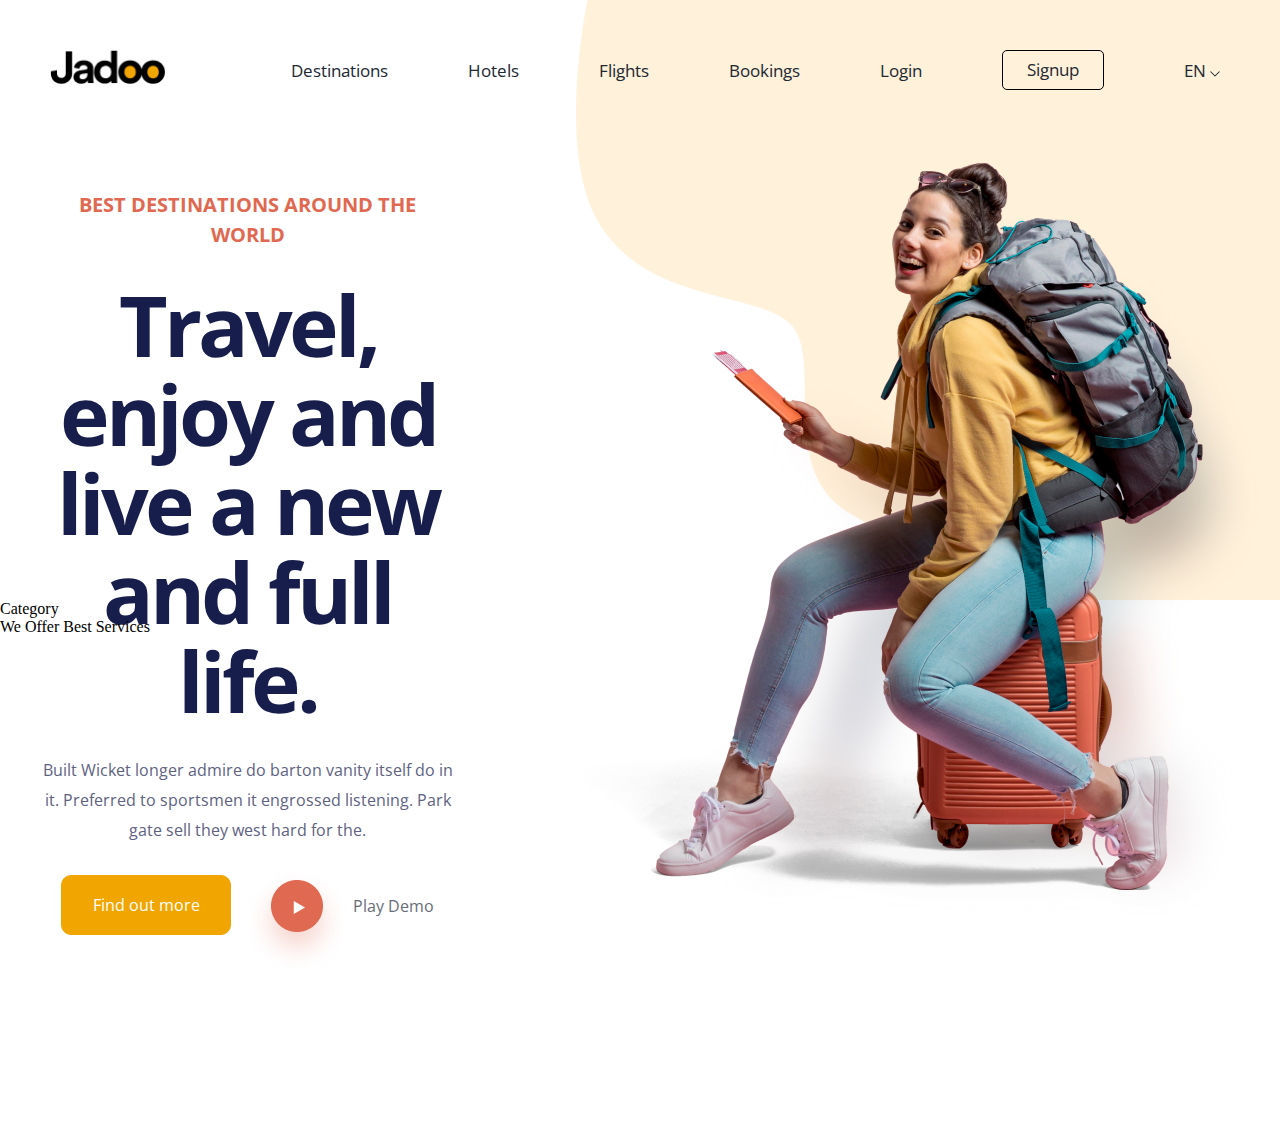
==== Travel Landing Page/index.html @ 4d7fccf5 "commit" ====
<!DOCTYPE html>
<html lang="en">
<head>
    <meta charset="UTF-8">
    <meta name="viewport" content="width=device-width, initial-scale=1.0">
    <title>Travel Landing Page</title>
    <link rel="stylesheet" href="style.css">
    <link rel="preconnect" href="https://fonts.googleapis.com">
<link rel="preconnect" href="https://fonts.gstatic.com" crossorigin>
<link href="https://fonts.googleapis.com/css2?family=Open+Sans:ital,wght@0,501;1,501&family=Poppins:ital,wght@0,100;0,200;0,300;0,400;0,500;0,600;0,700;0,800;0,900;1,100;1,200;1,300;1,400;1,500;1,600;1,700;1,800;1,900&display=swap" rel="stylesheet">
</head>
<body>
    <header class = "header">
        
<nav>
   <div class = "navbar">
        <img src="Logo.png" class = "logo">
        <ul class = "nav-items">
            <li>Destinations</li>
            <li>Hotels</li>
            <li>Flights</li>
            <li>Bookings</li>
            <li>Login</li>
            <li class = "button">Signup</li>
            <li>EN <img src="Vector 1.png" alt="">
            </li>
        </ul>
    </div>
</nav>
<div >
    <img src="Traveller 1.png" class = "traveller">
    <div class = "main-content">
        <p class = "metatag">BEST DESTINATIONS AROUND THE WORLD</p>
        <h1>Travel, enjoy and live a new  and full life.</h1>
        <p class = "content">Built Wicket longer admire do barton vanity itself do in it. Preferred to sportsmen it engrossed listening. Park gate sell they west hard for the.</p>
    
    <div class = "below">
        <li class = "button2">Find out more</li>
        <div class = "playbutton">
        <img src="Play button.png"  class = "playlogo">
        <p class = "playpara">Play Demo</p>
    </div>
    </div>
</div>
   

</div>
</header>

<section class = "section2">
    <div class = "upperhead">
        <span>Category</span>
        <p>We Offer Best Services</p>
    </div>
    <div></div>
</section>
    <section></section>
    <section></section>
    <section></section>
    <section></section>
    <section></section>
    <footer></footer>
</body>
</html>
---- Travel Landing Page/style.css ----
*{
    margin: 0;
    padding: 0;
    box-sizing: border-box;
}
.header{
    width: 100%;
    height: 600px;
    font-family: "Open Sans", sans-serif;
    background: url('Decore.png');
    background-repeat: no-repeat;
    background-position: right top;
    background-attachment: fixed; 
}

.navbar{
    display: flex;
    justify-content: space-between;
    padding: 50px;
  
}
.logo{
    width: 114.91px;
    height: 33.99px;
    
}
.nav-items{
    display: flex;
    list-style-type: none;
    gap: 80px;
    font-weight: 400px;
    font-size: 17px;
    line-height: 21.62px;
    color: #212832;
    padding: 10px;
}
.button{
    border: 1px solid black;
    border-radius: 5px;
    width: 102px;
    height: 40px;
    text-align: center;
    align-content: center;
    margin-top: -10px;
    /* padding: 5px; */
}
.traveller{
    float: right;
    overlay: hidden;
    padding: 10px;

}
.metatag {
    color: #DF6951;
    font-family:"Open Sans", sans-serif;
    font-weight: 700;
    font-size: 20px;
    line-height: 30px;
}
.main-content h1{
    color: #181E4B;
    font-size: 84px;
    line-height: 89px;
    letter-spacing: -4px;
    
}
.content{
    font-size: 16px;
    line-height: 30px;
    font-weight: 400px;
    color: #5E6282;
    
}
.button2{
    border-radius: 10px;
    width: 170px;
    height: 60px;
    list-style-type: none;
    border: 1px solid #F1A501;
    text-align: center;
    background-color: #F1A501;
    color: white;
   text-align: center;
   align-content: center;
   
}
.main-content{
    display: flex;
    flex-direction: column;
    align-items: center;
    padding: 40px;
    text-align: center;
    gap: 30px;
}

.below{
    display: flex;
    gap: 10px;

}
.playbutton{
    display: flex;

}
.playpara{
    margin-top: 20px;
    color: #686D77;
    

}
.playlogo{
    margin-top: -10px;
}

.section2{
    background-color: white;
    width: 100%;
    height: 525px;
}
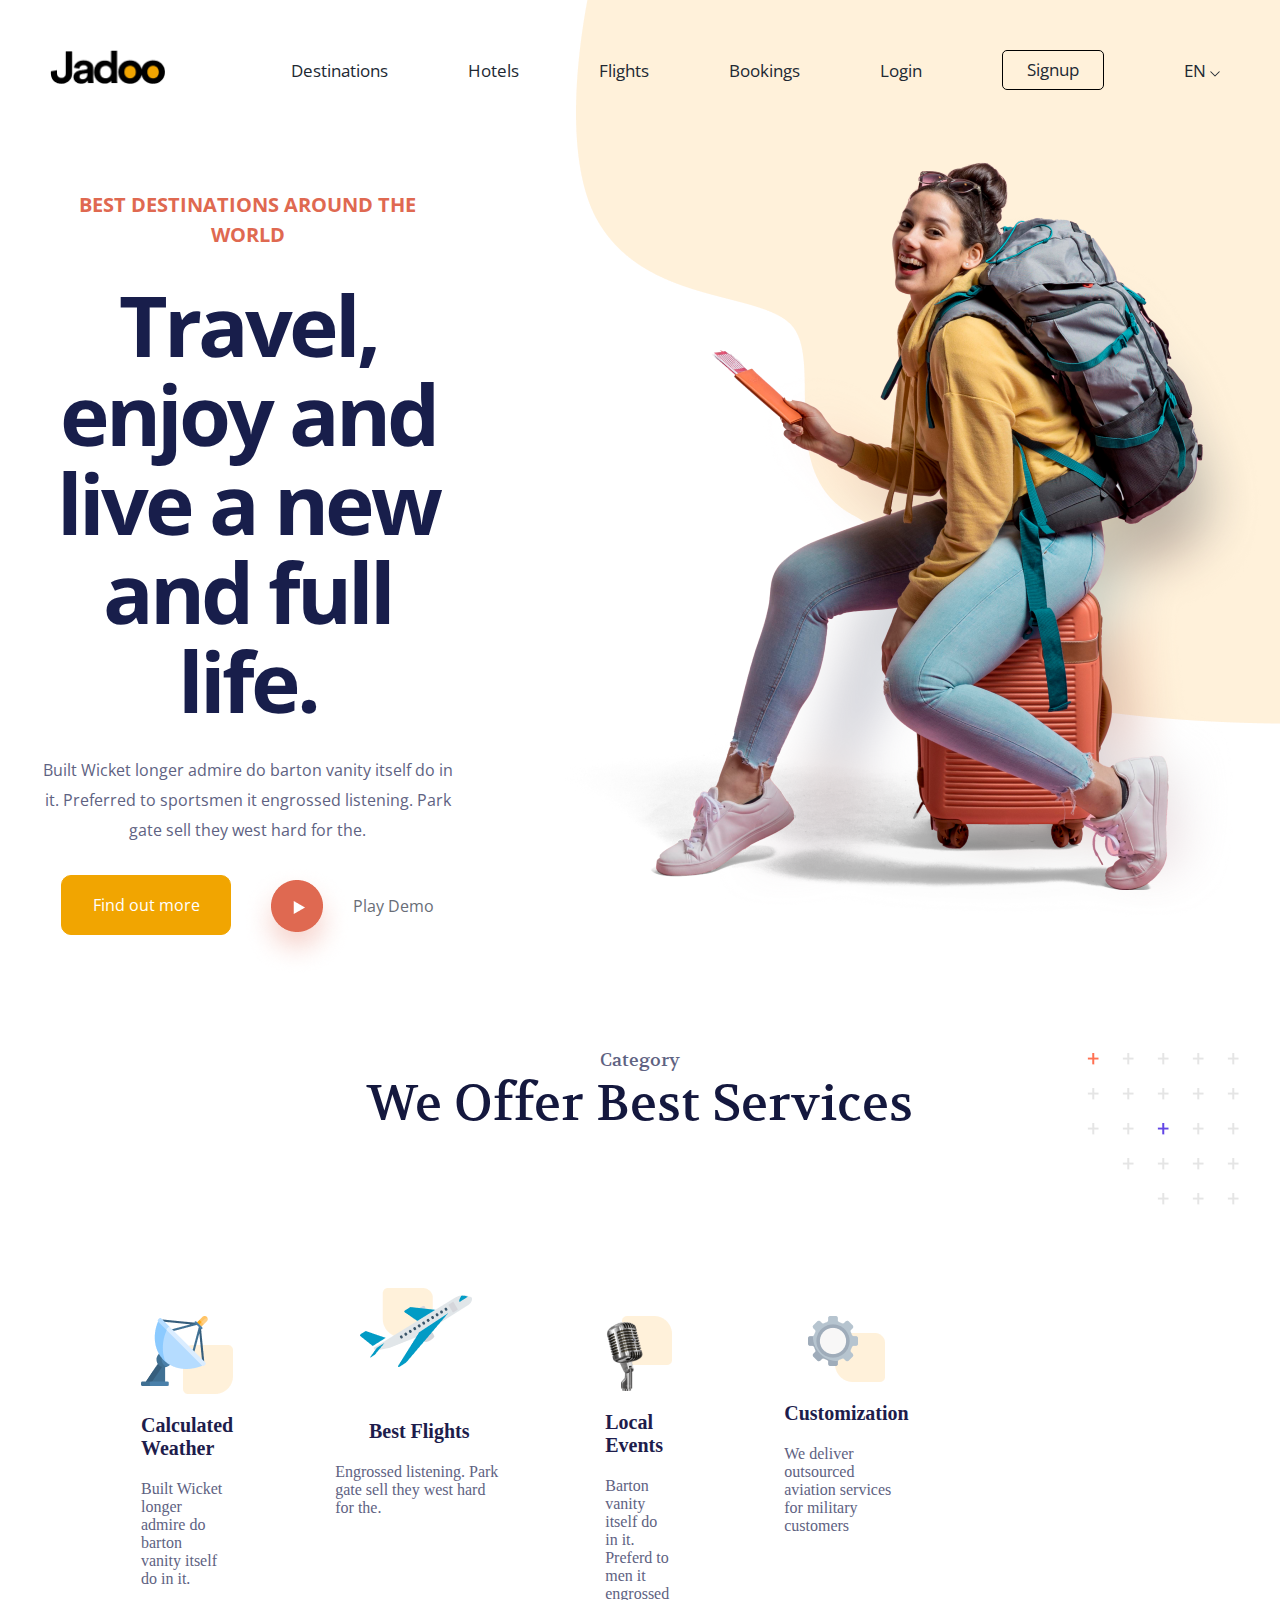
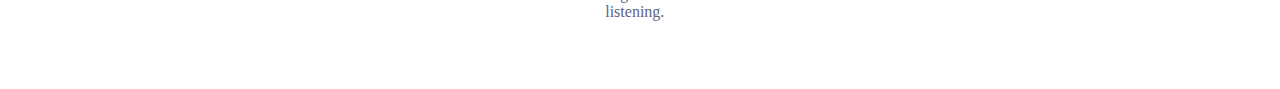
==== commit 1b562bc9: "commit" ====
--- a/Travel Landing Page/index.html
+++ b/Travel Landing Page/index.html
@@ -8,6 +8,9 @@
     <link rel="preconnect" href="https://fonts.googleapis.com">
 <link rel="preconnect" href="https://fonts.gstatic.com" crossorigin>
 <link href="https://fonts.googleapis.com/css2?family=Open+Sans:ital,wght@0,501;1,501&family=Poppins:ital,wght@0,100;0,200;0,300;0,400;0,500;0,600;0,700;0,800;0,900;1,100;1,200;1,300;1,400;1,500;1,600;1,700;1,800;1,900&display=swap" rel="stylesheet">
+<link href="https://fonts.googleapis.com/css2?family=Open+Sans:ital,wght@0,501;1,501&family=Poppins:ital,wght@0,100;0,200;0,300;0,400;0,500;0,600;0,700;0,800;0,900;1,100;1,200;1,300;1,400;1,500;1,600;1,700;1,800;1,900&family=Volkhov:ital,wght@0,400;0,700;1,400;1,700&display=swap" rel="stylesheet">
+
+
 </head>
 <body>
     <header class = "header">
@@ -48,11 +51,45 @@
 </header>
 
 <section class = "section2">
+    
     <div class = "upperhead">
-        <span>Category</span>
-        <p>We Offer Best Services</p>
+        
+        <p class = "category">Category</p>
+        <p class = "head">We Offer Best Services</p>
     </div>
-    <div></div>
+    <div class = "star">
+    <img src="Group 4.png" >
+</div>
+    <div class = "card-container">
+<div class = "card">
+    <img src="Group 48.png" alt="">
+    <h3>Calculated Weather </h3>
+    <p class = "text">Built Wicket longer <br> admire  do barton <br> vanity itself do in it.</p>
+
+</div>
+<!-- card2 -->
+<div class = "card2">
+    <img src="Group 51.png" alt="">
+    <h3>Best Flights </h3>
+    <p class = "text">Engrossed listening. Park gate sell they west hard for the.</p>
+
+</div>
+<!-- card3 -->
+<div class = "card">
+    <img src="Group 50.png" alt="">
+    <h3>Local Events</h3>
+    <p class = "text">Barton vanity itself do in it. Preferd to men it engrossed listening. </p>
+
+</div>
+<div class = "card">
+    <img src="Group 49.png" alt="">
+    <h3>Customization</h3>
+    <p class = "text">We deliver outsourced
+        aviation services for
+        military customers</p>
+
+</div>
+    </div>
 </section>
     <section></section>
     <section></section>
--- a/Travel Landing Page/style.css
+++ b/Travel Landing Page/style.css
@@ -5,7 +5,7 @@
 }
 .header{
     width: 100%;
-    height: 600px;
+    height: 1018px;
     font-family: "Open Sans", sans-serif;
     background: url('Decore.png');
     background-repeat: no-repeat;
@@ -117,3 +117,74 @@
     width: 100%;
     height: 525px;
 }
+.upperhead{
+    text-align: center;
+    font-family: "Volkhov", serif;
+    margin-top: 30px;
+    
+}
+.category{
+    font-size: 18px;
+    color: #5E6282;
+}
+.head{
+    font-size: 50px;
+    color:  #14183E;
+    font-family: "Volkhov", serif;
+}
+.card{
+    height: 314px;
+    width: 267px;
+    border-radius: 36px;
+    border: 1px solid white;
+    display: flex;
+    flex-direction: column;
+    align-items: center;
+    gap: 20px;
+    margin-top: 40px;
+    padding: 40px;
+    justify-items: center;
+}
+.text{
+    text-wrap: wrap;
+    font-size: 16px;
+    font-weight: 400;
+    color: #5E6282;
+    
+}
+.card h3{
+    color: #1E1D4C;
+    font-size: 20px;
+    font-weight: 600;
+    
+}
+.card2 h3{
+    color: #1E1D4C;
+    font-size: 20px;
+    font-weight: 600;
+    
+}
+.card-container{
+    display: flex;
+    gap: 30px;
+    padding: 100px;
+}
+.card2{
+    height: 314px;
+    width: 267px;
+    border-radius: 36px;
+    border: 1px solid white;
+    display: flex;
+    flex-direction: column;
+    align-items: center;
+    gap: 20px;
+    margin-top: -20px;
+    padding: 30px;
+
+}
+.star{
+    float: right;
+    margin-top: -130px;
+    padding: 40px;
+}
+
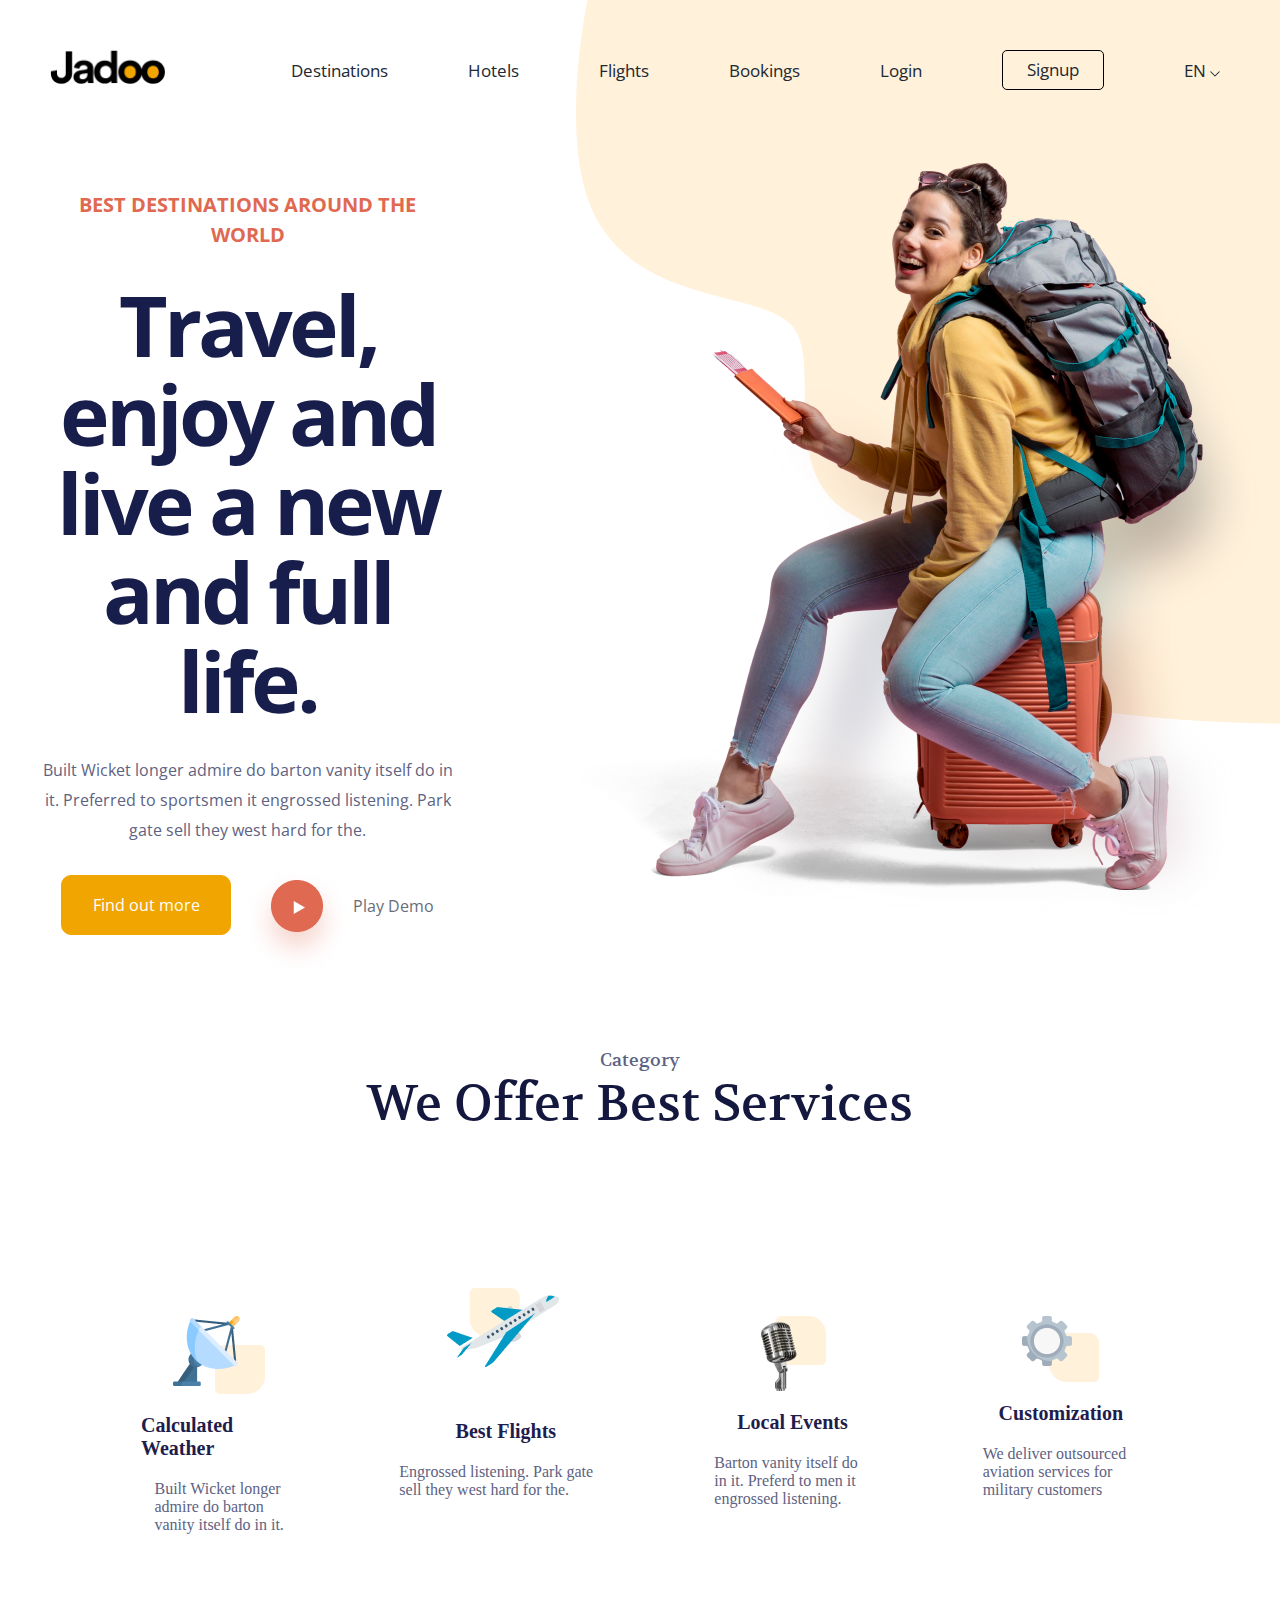
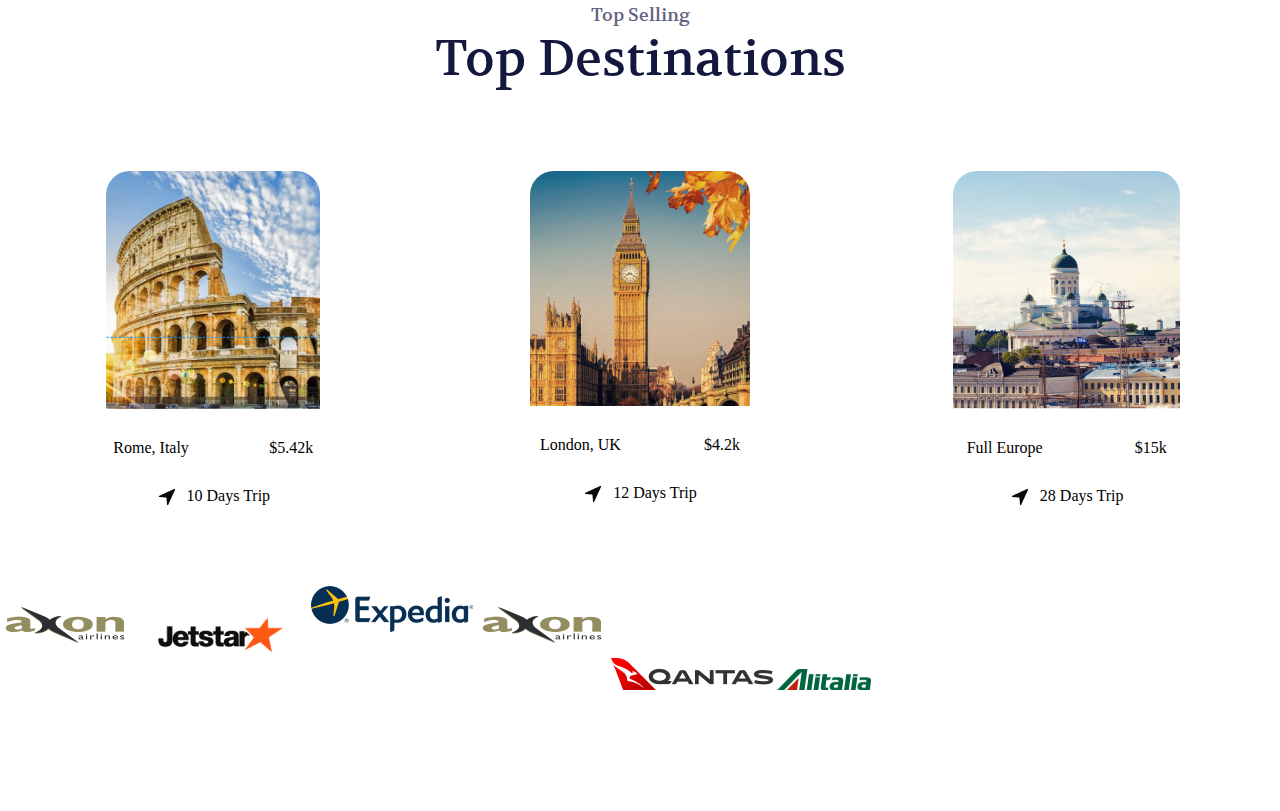
==== commit c4cdb3f3: "commit" ====
--- a/Travel Landing Page/index.html
+++ b/Travel Landing Page/index.html
@@ -57,9 +57,7 @@
         <p class = "category">Category</p>
         <p class = "head">We Offer Best Services</p>
     </div>
-    <div class = "star">
-    <img src="Group 4.png" >
-</div>
+    
     <div class = "card-container">
 <div class = "card">
     <img src="Group 48.png" alt="">
@@ -91,10 +89,75 @@
 </div>
     </div>
 </section>
+
+
+    <section class = "section3">
+        <div class = "upperhead">
+        
+            <p class = "category">Top Selling</p>
+            <p class = "head">Top Destinations</p>
+        </div>
+        <div class = "display-card">
+        <div class = "card">
+            <img src="Capture.PNG" class = "secimg">
+            <div class = "downsec">
+            <div class = "secup">
+                <p>Rome, Italy</p>
+                <p>$5.42k</p>
+            </div>
+            </div>
+            <div class = "secbelow">
+                <img src="navigation 1.png" alt="">
+                <p>10 Days Trip</p>
+            </div>
+        </div>
+        <div class = "card">
+            <img src="troo.PNG" class = "secimg">
+            <div class = "downsec">
+            <div class = "secup">
+                <p>London, UK</p>
+                <p>$4.2k</p>
+            </div>
+            </div>
+            <div class = "secbelow">
+                <img src="navigation 1.png" alt="">
+                <p>12 Days Trip</p>
+            </div>
+        </div>
+        <div class = "card">
+            <img src="tra.PNG" class = "secimg">
+            <div class = "downsec">
+            <div class = "secup">
+                <p>Full Europe</p>
+                <p>$15k</p>
+            </div>
+            </div>
+            <div class = "secbelow">
+                <img src="navigation 1.png" alt="">
+                <p>28 Days Trip</p>
+            </div>
+           
+        </div>
+        
+        
+            
+        </div>
+        
+
+    </section>
     <section></section>
     <section></section>
-    <section></section>
-    <section></section>
+    <section class = "logosec">
+        <div>
+            <img src="image 27.png" alt="">
+            <img src="image 28.png" alt="">
+            <img src="image 29.png" alt="">
+            <img src="image 27.png" alt="">
+            <img src="image 30.png" alt="">
+            <img src="image 31.png" alt="">
+        </div>
+
+    </section>
     <section></section>
     <footer></footer>
 </body>
--- a/Travel Landing Page/style.css
+++ b/Travel Landing Page/style.css
@@ -170,8 +170,8 @@
     padding: 100px;
 }
 .card2{
-    height: 314px;
-    width: 267px;
+    height: 457px;
+    width: 314px;
     border-radius: 36px;
     border: 1px solid white;
     display: flex;
@@ -180,11 +180,42 @@
     gap: 20px;
     margin-top: -20px;
     padding: 30px;
-
-}
-.star{
-    float: right;
-    margin-top: -130px;
-    padding: 40px;
-}
-
+    
+
+}
+.section3{
+    background-color: white;
+    width: 100%;
+    height: 525px;
+}
+.secup{
+    display: flex;
+    justify-content: space-between;
+    margin-top: 10px;
+}
+.secimg{
+    height: 300px;
+    border-radius: 24px 24px 0 0 ;
+    
+}
+.downsec{
+    width: 200px;
+    height: 130px;
+}
+.secbelow{
+    display: flex;
+    gap: 10px;
+    margin-top: 10px;
+}
+.display-card{
+    display: flex;
+    justify-content: space-around;
+    flex-direction: row;
+}
+.logosec{
+    width: 100%;
+    height: 283px;
+}
+
+
+
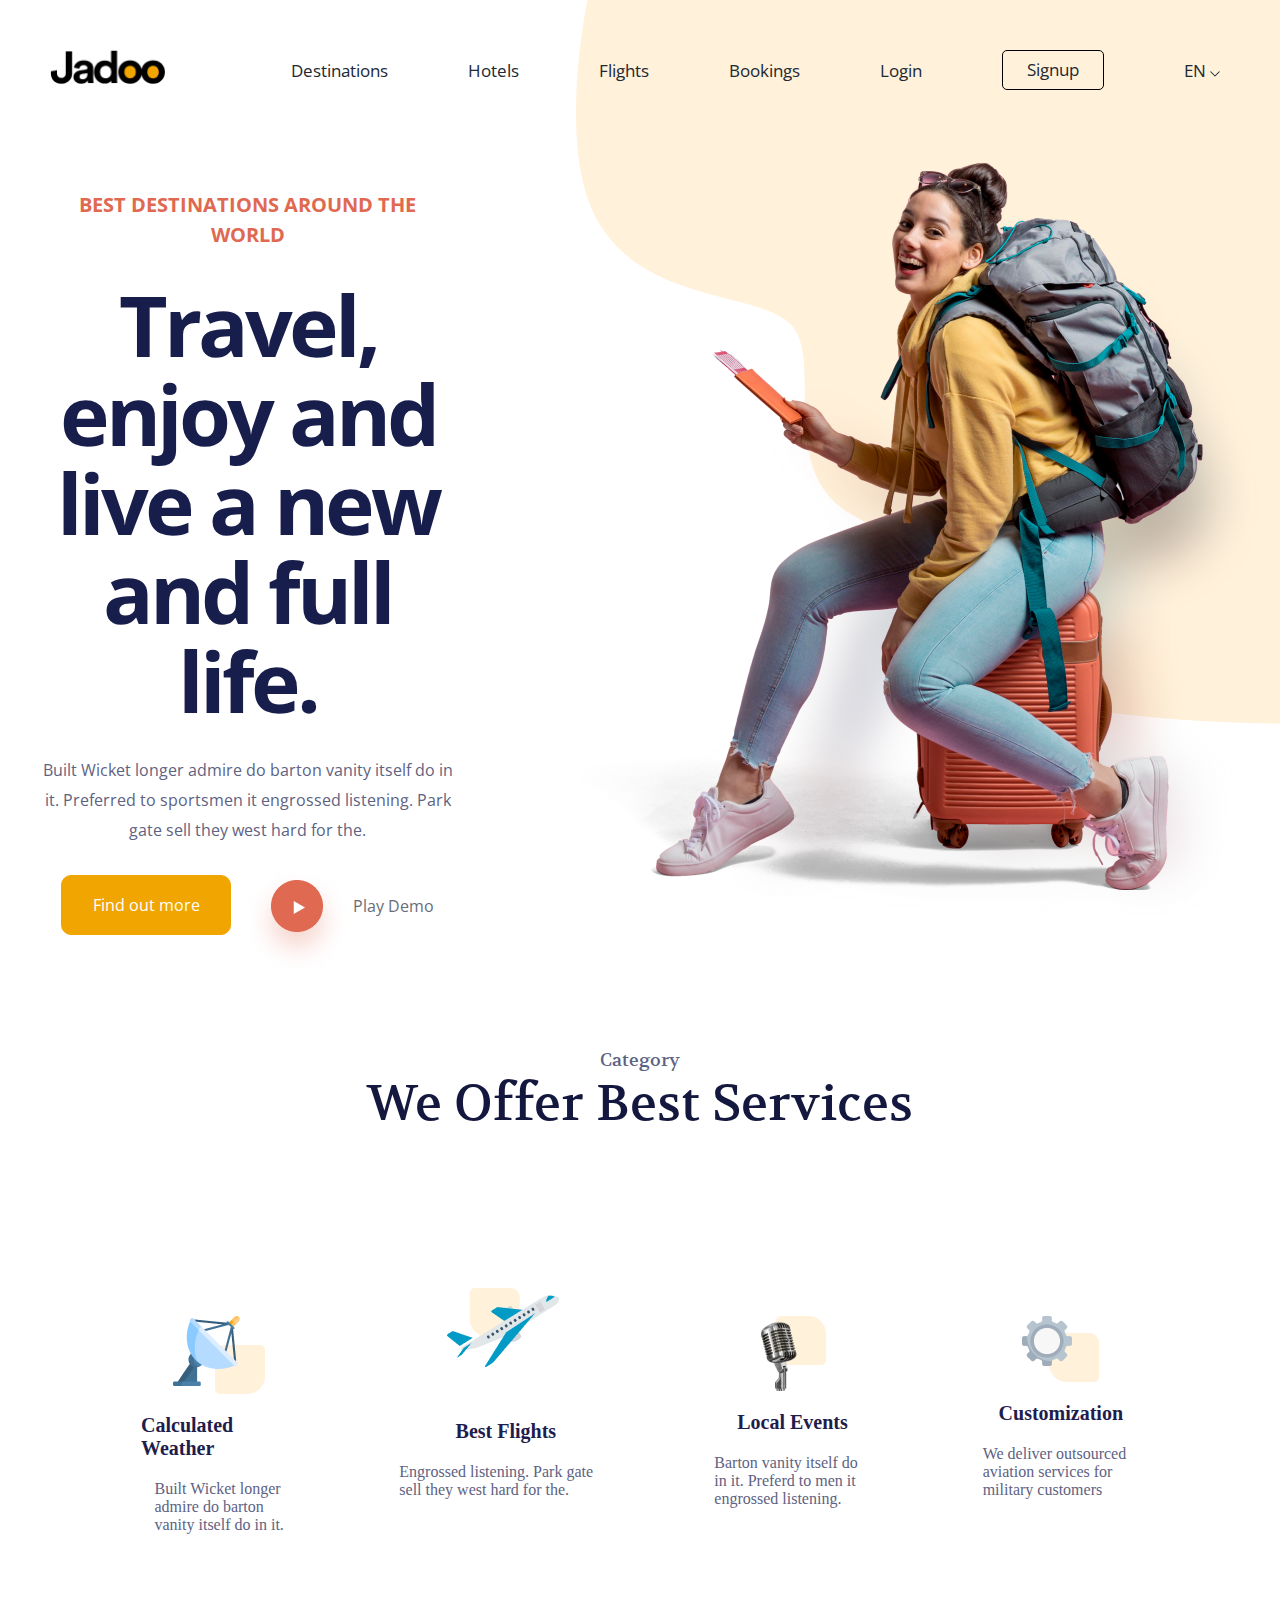
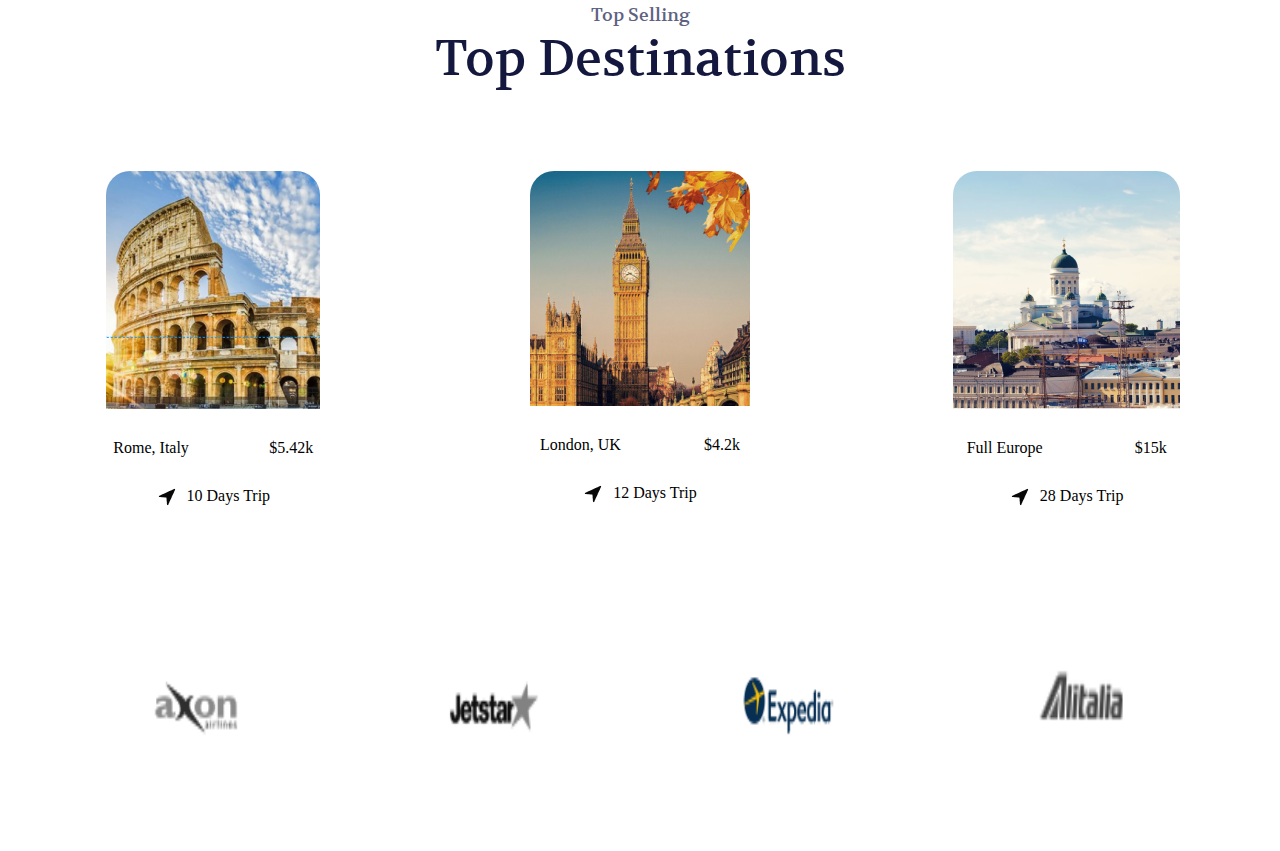
==== commit 27e55dce: "commit" ====
--- a/Travel Landing Page/index.html
+++ b/Travel Landing Page/index.html
@@ -148,13 +148,11 @@
     <section></section>
     <section></section>
     <section class = "logosec">
-        <div>
-            <img src="image 27.png" alt="">
-            <img src="image 28.png" alt="">
-            <img src="image 29.png" alt="">
-            <img src="image 27.png" alt="">
-            <img src="image 30.png" alt="">
-            <img src="image 31.png" alt="">
+        <div class = "lgos">
+            <img src="axon.PNG" alt="">
+            <img src="jester.PNG" alt="">
+            <img src="expdia.PNG" alt="">
+            <img src="allia.PNG" alt="">
         </div>
 
     </section>
--- a/Travel Landing Page/style.css
+++ b/Travel Landing Page/style.css
@@ -215,7 +215,24 @@
 .logosec{
     width: 100%;
     height: 283px;
-}
-
-
-
+    
+}
+.lgos{
+    display: flex;
+    justify-items: space-around;
+    align-items: center;
+    align-self: center;
+    justify-content: space-around;
+    gap:100px;
+    padding: 100px;
+    margin-top: 40px;
+    
+}
+.lgos img{
+    width: 100px;
+    height: 80px;
+}
+
+
+
+
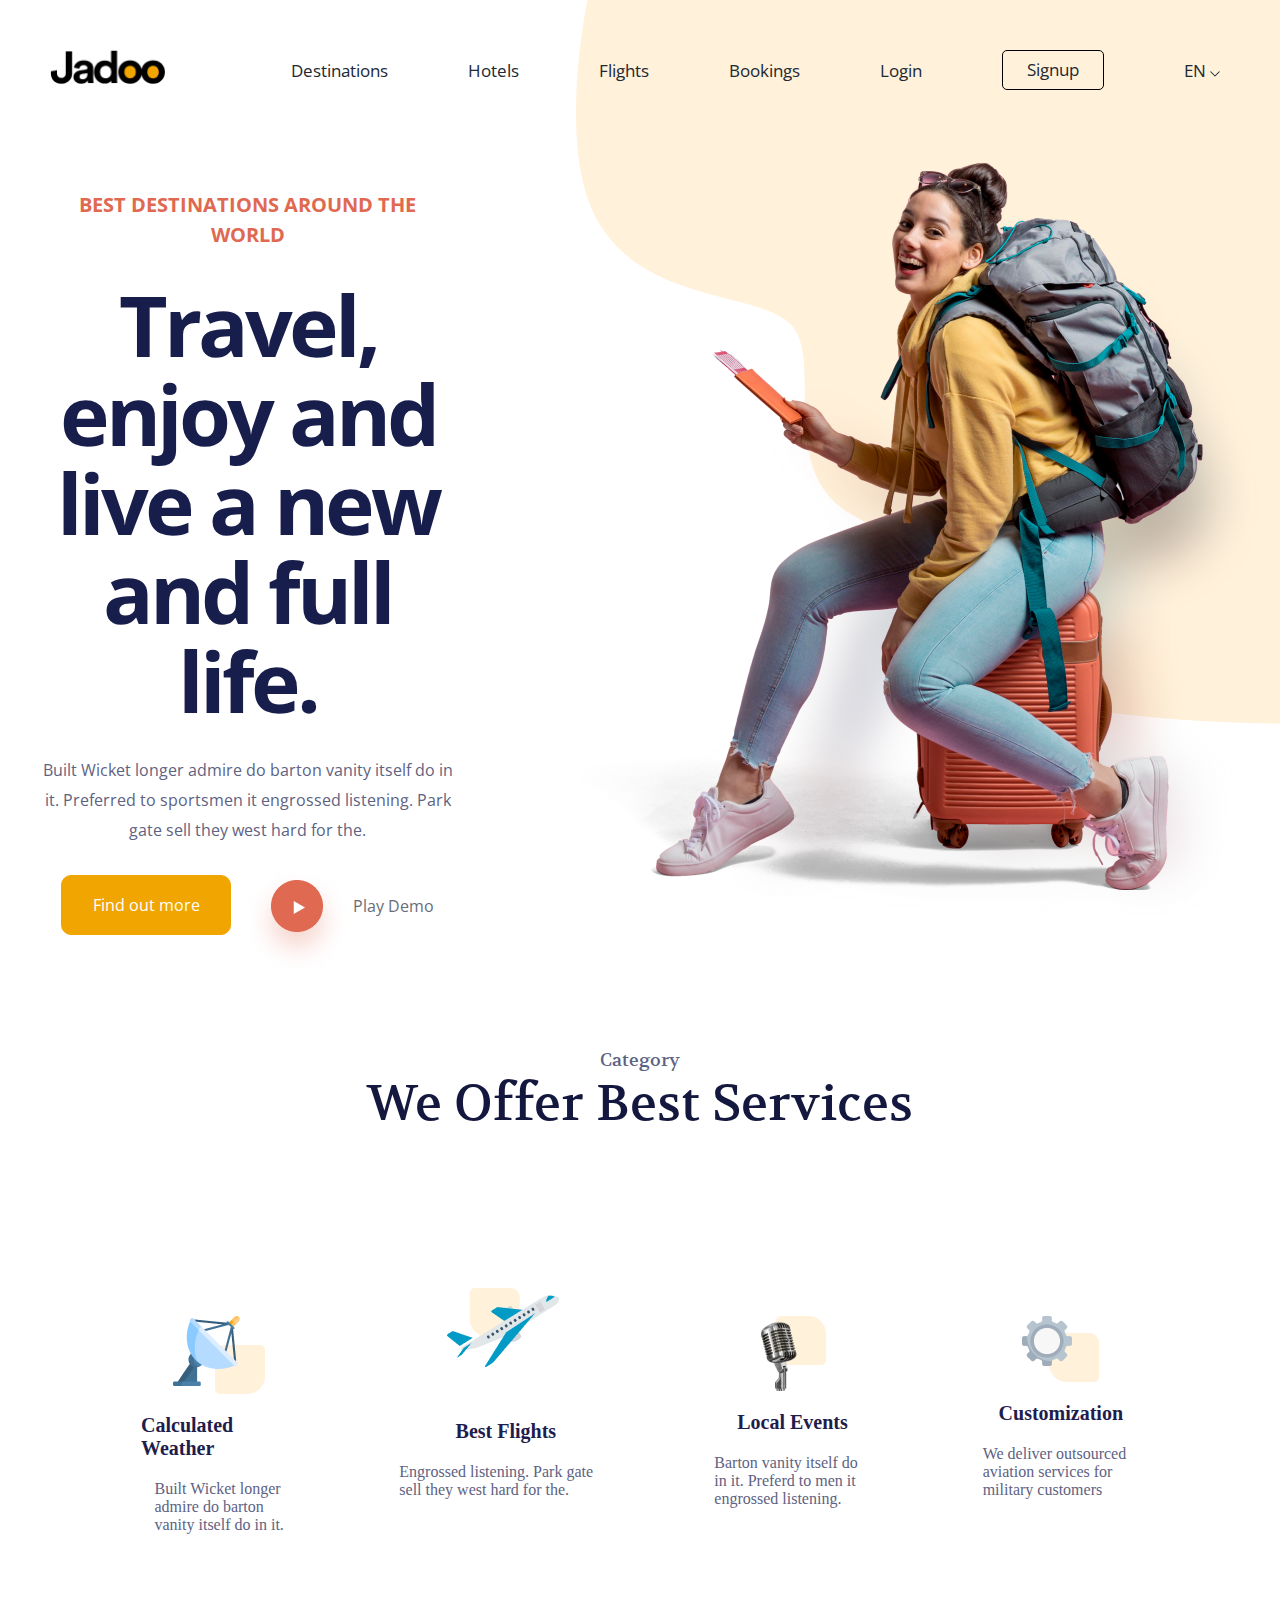
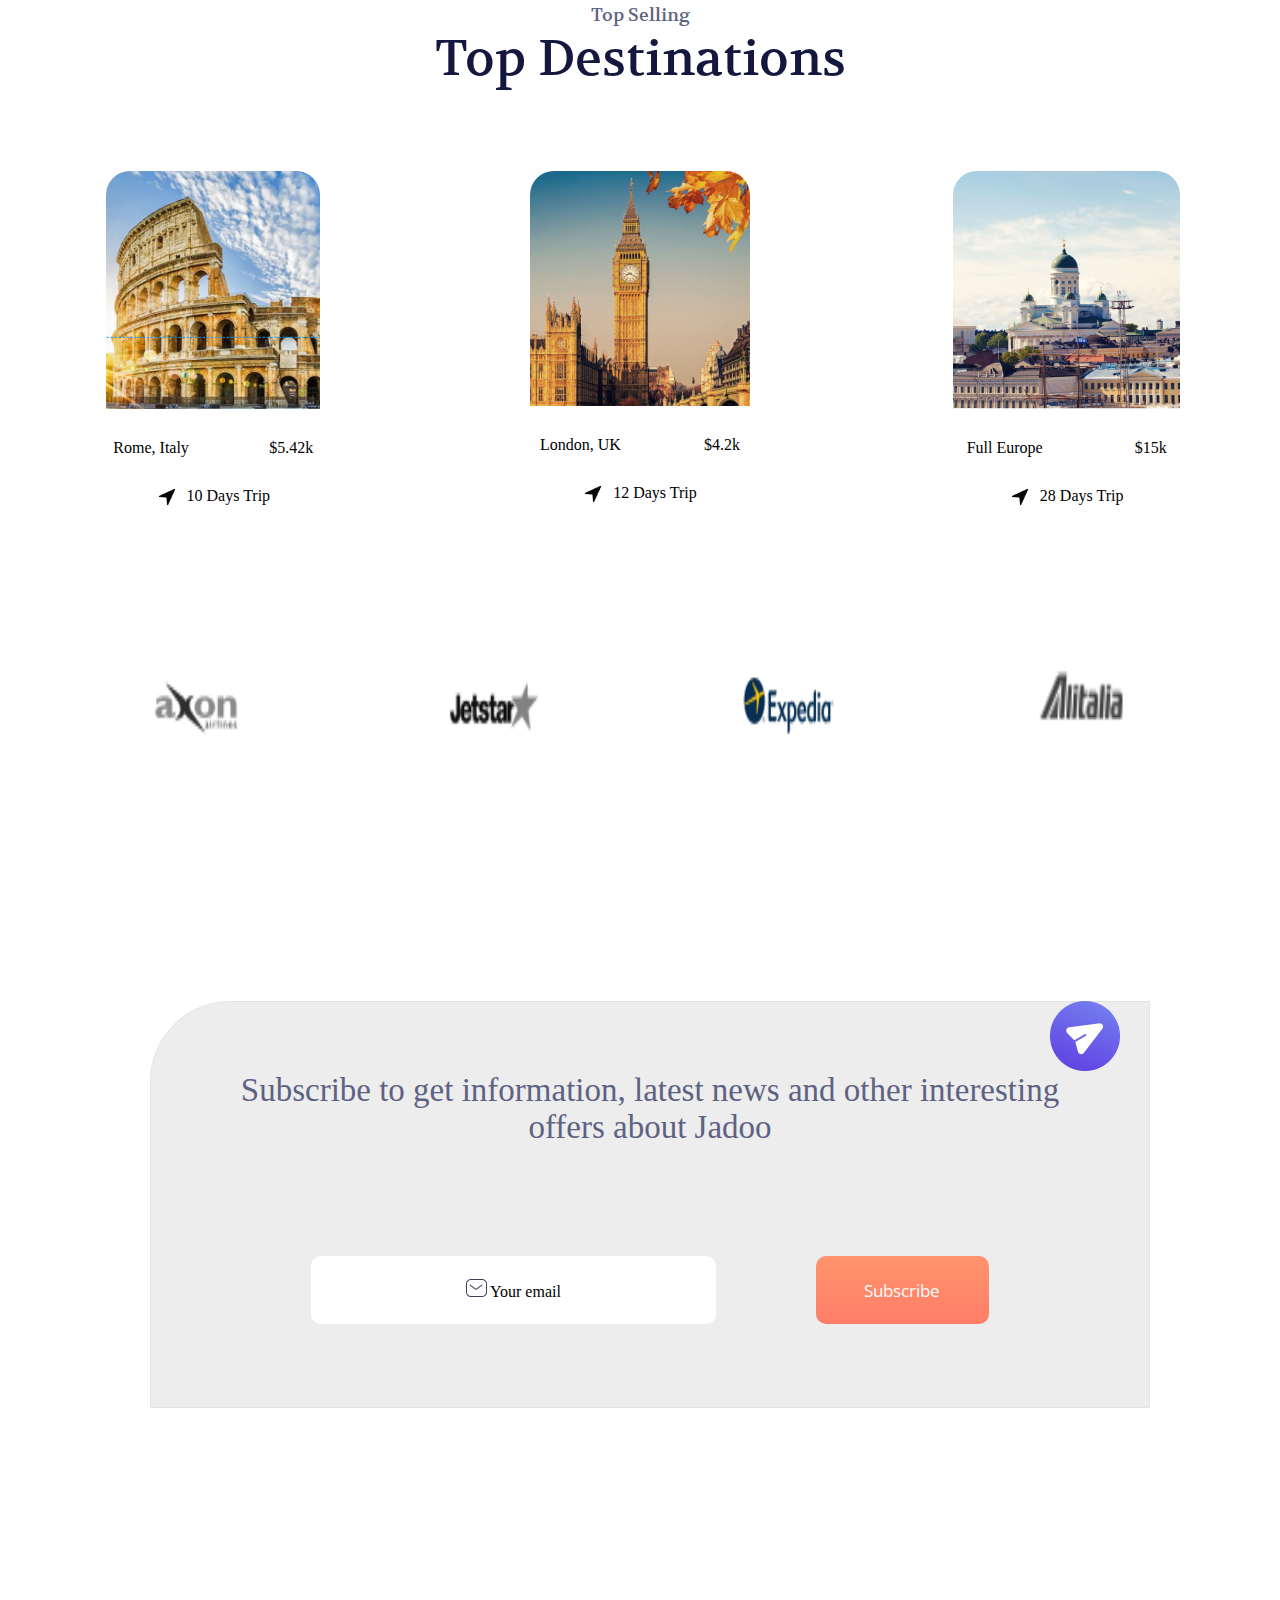
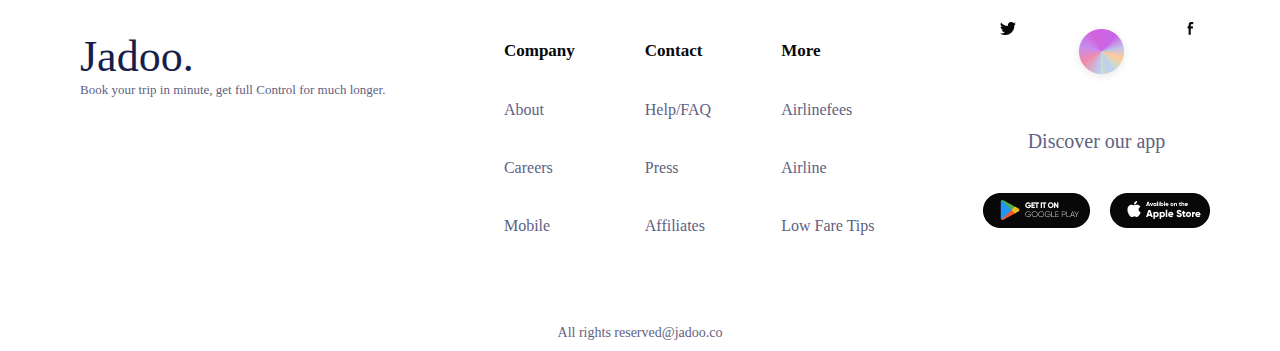
==== commit 5ee4994d: "commit" ====
--- a/Travel Landing Page/index.html
+++ b/Travel Landing Page/index.html
@@ -156,7 +156,84 @@
         </div>
 
     </section>
-    <section></section>
-    <footer></footer>
+    <section class = "secondlast">
+        <img src="Group 77.png" class = "arrow">
+    <div class = "rect">
+        <p class = "rectp">Subscribe to get information, latest news and other
+            interesting offers about Jadoo</p>
+            <div class = "rectsec">
+            <div class = "inrect">
+                <img src="Group 46.png" >
+                <span>Your email</span>
+
+            </div>
+            <li class = "rectbutton">Subscribe</li>
+         
+    </div>
+</div>
+
+    </section>
+    <footer>
+        <div class = "footer-1">
+<div class = "jadoo">
+    <h1>Jadoo.</h1>
+    <p>Book your trip in minute, get full
+        Control for much longer.
+        </p>
+</div>
+<div class = "bottom-info">
+    <div class = "display-list">
+    
+    <ul class = "listbelow">
+        <li class = "head7">Company</li>
+      
+       <li>About</li>
+       <li>Careers</li>
+       <li>Mobile</li>
+    </ul>
+</div>
+<div class = "display-list">
+    
+    <ul class = "listbelow">
+        <li class = "head7">Contact</li>
+      
+       <li>Help/FAQ</li>
+       <li>Press</li>
+       <li>Affiliates</li>
+    </ul>
+</div>
+<div class = "display-list">
+   
+    <ul class = "listbelow">
+        <li class = "head7">More</li>
+      
+       <li>Airlinefees</li>
+       <li>Airline</li>
+       <li>Low Fare Tips</li>
+    </ul>
+</div>
+</div>
+<div class = "socials">
+    <div class = "icons">
+    
+        <li><img src="Vector (1).png" alt=""></li>
+        <li><img src="Background.png" alt=""></li>
+        <li><img src="Facebook Icon.png" alt=""></li>
+    
+</div>
+    <div class = "discover">
+    <p class = "socialp">Discover our app</p>
+</div>
+<div class = "googleplay">
+    
+        <li><img src="Google Play.png" alt=""></li>
+        <li><img src="Play Store (1).png" alt=""></li>
+    
+</div>
+
+</div>
+</div>
+<div class = "bottomline">All rights reserved@jadoo.co</div>
+    </footer>
 </body>
 </html>--- a/Travel Landing Page/style.css
+++ b/Travel Landing Page/style.css
@@ -232,7 +232,147 @@
     width: 100px;
     height: 80px;
 }
-
-
-
-
+.secondlast{
+    width: 100%;
+    height: 550px;
+}
+.rect{
+    width: 1000px;
+    height: 407px;
+    border: 1px solid #e4e4e4;
+    padding: 60px;
+    margin: 150px;
+    background-color:#ededed;
+    border-radius: 80px 0 0 0;
+    align-self: center;
+}
+.rectp{
+    font-size: 33px;
+    font-weight: 600px;
+    text-align: center;
+    color: rgba(94, 98, 130, 1);
+    padding: 10px;
+}
+.arrow{
+    float: right;
+    margin-right: 160px;
+}
+.inrect{
+    width: 420px;
+    height: 68px;
+    border-radius: 10px;
+    background-color: #fff;
+    text-align: center;
+    align-content: center;
+    gap: 20px;
+}
+.rectsec{
+    display: flex;
+    padding: 100px;
+    gap: 100px;
+
+}
+.rectbutton{
+    width: 180px;
+    height: 68px;
+    border-radius: 10px;
+    background: linear-gradient(180deg, #FF946D 0%, #FF7D68 100%);
+    list-style-type: none;
+    color: white;
+    text-align: center;
+    align-content: center;
+    font-family: 'Open sans';
+    font-size: 17px;
+}
+footer{
+    width: 100%;
+    height: 400px;
+}
+.jadoo h1{
+    font-size: 44px;
+    font-weight: 400;
+    color: rgba(24, 30, 75, 1);
+}
+.jadoo p {
+    font-size: 13px;
+    color:rgba(94, 98, 130, 1);
+    
+    font-weight: 400;
+    
+    
+}
+.jadoo{
+    padding: 10px;
+}
+.head7{
+    font-size: 17px;
+    font-weight: 700;
+    color: rgba(8, 8, 9, 1);
+    list-style-type: none;
+}
+.listbelow{
+    color: rgba(94, 98, 130, 1);
+    list-style-type: none;
+    gap: 40px;
+    display: flex;
+    flex-direction: column;
+
+    
+    
+}
+.socialp{
+    color: rgba(94, 98, 130, 1);
+    font-size: 20px;
+    letter-spacing: 0.5%;
+}
+.bottom{
+    font-size: 14px;
+    font-weight: 400;
+    color:rgba(94, 98, 130, 1);
+    
+}
+.footer-1{
+    display: flex;
+    justify-content: space-between;
+    padding: 70px;
+}
+
+.bottom-info{
+    gap: 70px;
+    display: flex;
+    padding: 20px;
+
+}
+.socials{
+   display: flex;
+   flex-direction: column;
+   gap: 40px;
+}
+.icons li{
+    list-style-type: none;
+}
+.icons{
+    display: flex;
+    flex-direction: row;
+    gap: 20px;
+    justify-content: space-around;
+}
+.googleplay li{
+   list-style-type: none;
+}
+.googleplay{
+    display: flex;
+    gap: 20px;
+}
+.discover{
+   text-align: center;
+}
+.bottomline{
+    text-align: center;
+    color: #5E6282;
+    font-size: 14px;
+}
+
+
+
+
